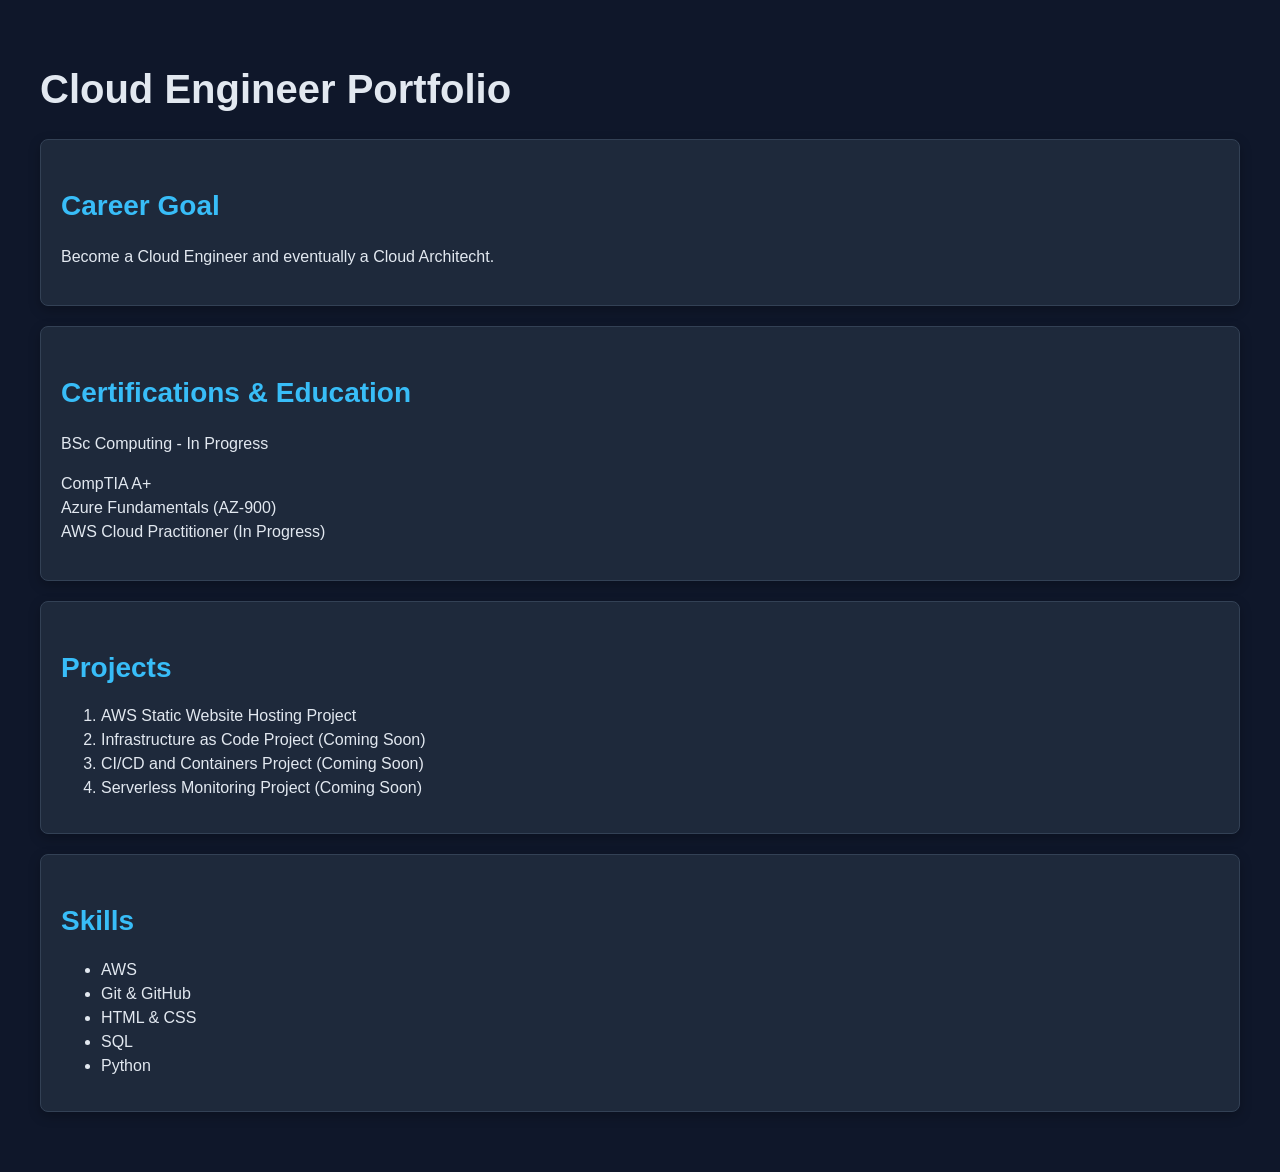
==== index.html @ 80fd8b66 "Complete portfolio documentation and project structure" ====
<!doctype html>
<html lang="en">
  <head>
    <meta charset="UTF-8" />
    <meta name="viewport" content="width=device-width, initial-scale=1.0" />
    <title>Abs | Cloud Engineer Portfolio</title>
    <link rel="stylesheet" href="style.css" />
  </head>
  <body>
    <h1>Cloud Engineer Portfolio</h1>

    <section>
      <h2>Career Goal</h2>
      <p>Become a Cloud Engineer and eventually a Cloud Architecht.</p>
    </section>

    <section>
      <h2>Certifications & Education</h2>

      <p>BSc Computing - In Progress</p>

      <p>
        CompTIA A+ <br />
        Azure Fundamentals (AZ-900) <br />
        AWS Cloud Practitioner (In Progress)
      </p>
    </section>

    <section>
      <h2>Projects</h2>

      <ol>
        <li>AWS Static Website Hosting Project</li>
        <li>Infrastructure as Code Project (Coming Soon)</li>
        <li>CI/CD and Containers Project (Coming Soon)</li>
        <li>Serverless Monitoring Project (Coming Soon)</li>
      </ol>
    </section>

    <section>
      <h2>Skills</h2>

      <ul>
        <li>AWS</li>
        <li>Git & GitHub</li>
        <li>HTML & CSS</li>
        <li>SQL</li>
        <li>Python</li>
      </ul>
    </section>
  </body>
</html>
---- style.css ----
body {
  background-color: #0f172a;
  color: #e2e8f0;
  font-family: Arial, Helvetica, sans-serif;
  padding: 40px;
  max-width: 1200px;
  margin: 0 auto;
}

section {
  background-color: #1e293b;
  padding: 20px;
  margin-bottom: 20px;
  box-shadow: 0 4px 12px rgba(0, 0, 0, 0.25);
  border: 1px solid #334155;
  border-radius: 8px;
}

h1 {
  font-size: 40px;
}
h2 {
  font-size: 28px;
  margin-top: 30px;
  margin-left: 0;
  color: #38bdf8;
}

p {
  line-height: 1.5;
}

li {
  margin-bottom: 6px;
}
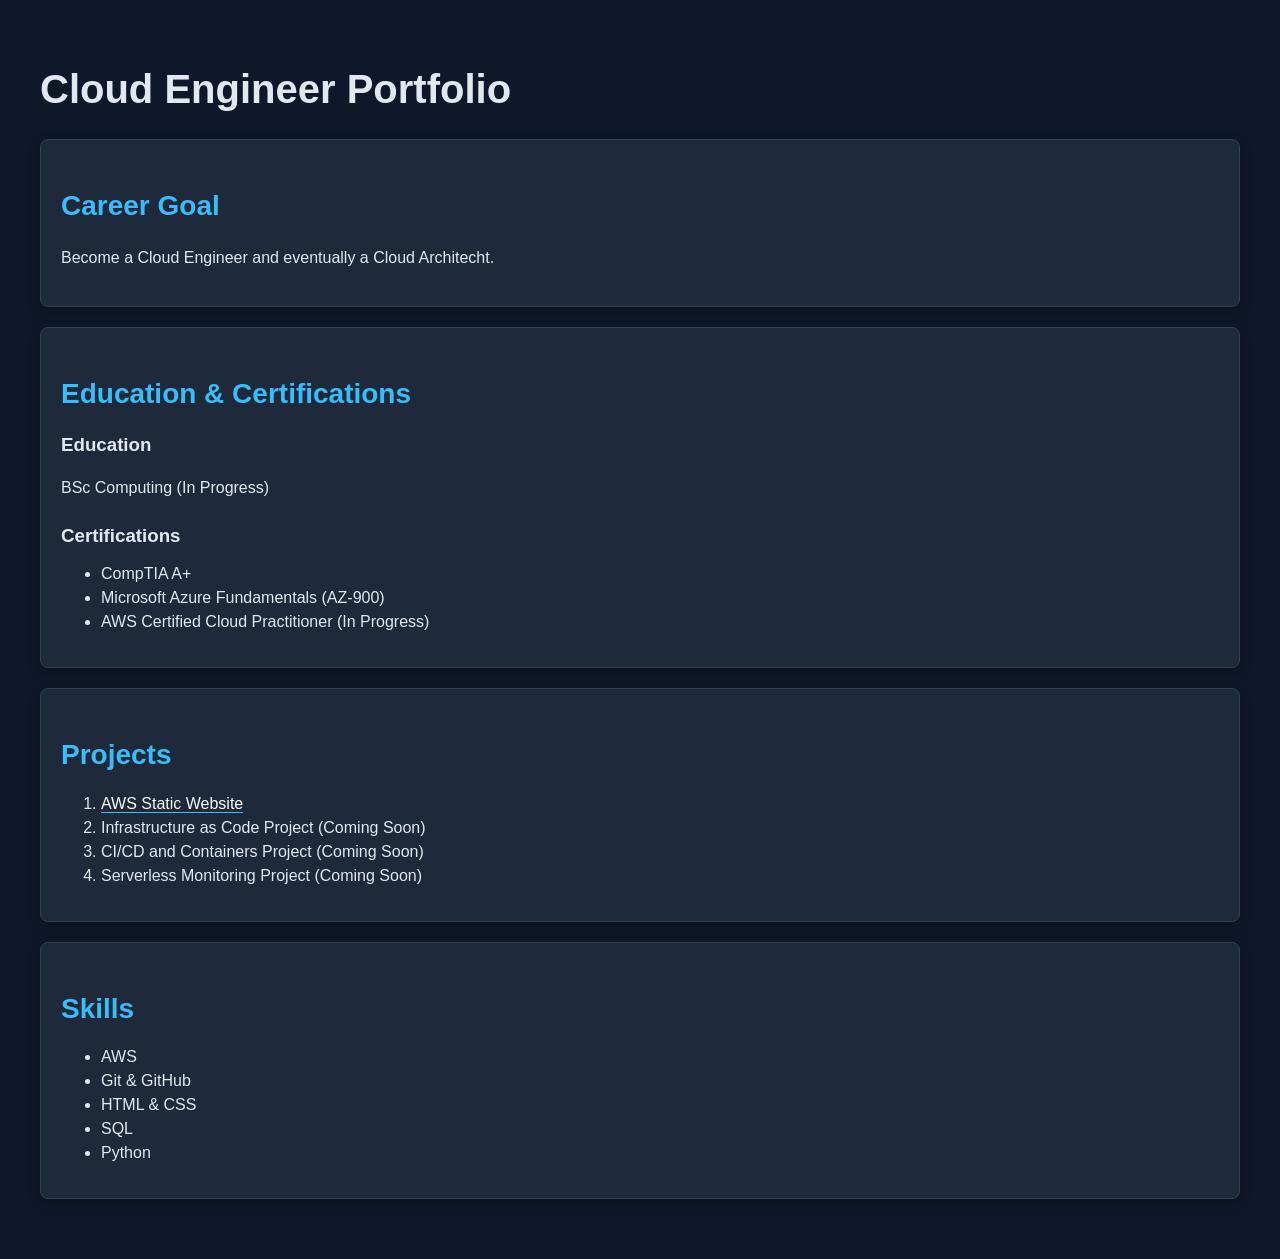
==== commit da01f1c1: "Polish portfolio presentation and project link" ====
--- a/index.html
+++ b/index.html
@@ -15,22 +15,30 @@
     </section>
 
     <section>
-      <h2>Certifications & Education</h2>
+      <h2>Education & Certifications</h2>
 
-      <p>BSc Computing - In Progress</p>
+      <h3>Education</h3>
+      <p>BSc Computing (In Progress)</p>
 
-      <p>
-        CompTIA A+ <br />
-        Azure Fundamentals (AZ-900) <br />
-        AWS Cloud Practitioner (In Progress)
-      </p>
+      <h3>Certifications</h3>
+      <ul>
+        <li>CompTIA A+</li>
+        <li>Microsoft Azure Fundamentals (AZ-900)</li>
+        <li>AWS Certified Cloud Practitioner (In Progress)</li>
+      </ul>
     </section>
 
     <section>
       <h2>Projects</h2>
 
       <ol>
-        <li>AWS Static Website Hosting Project</li>
+        <li>
+          <a
+            href="https://github.com/AbzGitH/aws-static-website-project"
+            target="_blank"
+            >AWS Static Website</a
+          >
+        </li>
         <li>Infrastructure as Code Project (Coming Soon)</li>
         <li>CI/CD and Containers Project (Coming Soon)</li>
         <li>Serverless Monitoring Project (Coming Soon)</li>
--- a/style.css
+++ b/style.css
@@ -33,3 +33,22 @@
 li {
   margin-bottom: 6px;
 }
+
+section p {
+  line-height: 1.6;
+}
+
+section a {
+  color: #ffffff;
+  text-decoration: none;
+  border-bottom: 1px solid #38bdf8;
+  transition: color 0.2s ease;
+}
+
+section a:hover {
+  color: #38bdf8;
+}
+
+section h3 {
+  margin-top: 1.5rem;
+}
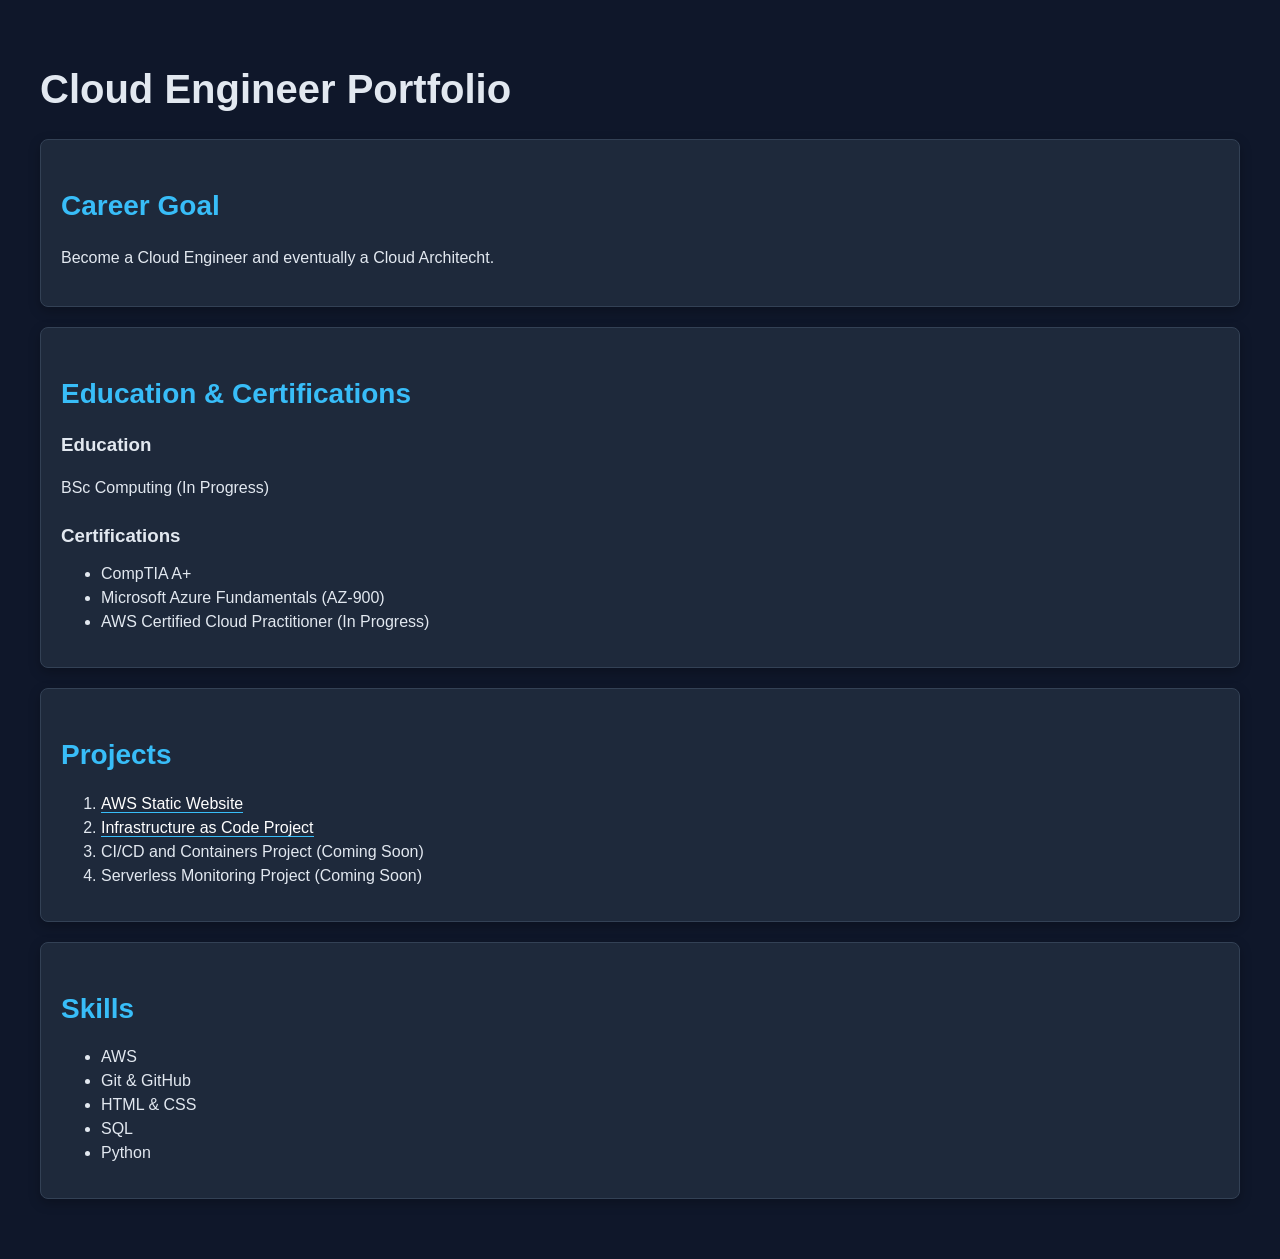
==== commit 7e36a7e6: "Add Infrastructure as Code project to portfolio" ====
--- a/index.html
+++ b/index.html
@@ -36,10 +36,16 @@
           <a
             href="https://github.com/AbzGitH/aws-static-website-project"
             target="_blank"
-            >AWS Static Website</a
-          >
+            >AWS Static Website
+          </a>
         </li>
-        <li>Infrastructure as Code Project (Coming Soon)</li>
+        <li>
+          <a
+            href="https://github.com/AbzGitH/aws-iac-terraform-project"
+            target="_blank"
+            >Infrastructure as Code Project
+          </a>
+        </li>
         <li>CI/CD and Containers Project (Coming Soon)</li>
         <li>Serverless Monitoring Project (Coming Soon)</li>
       </ol>
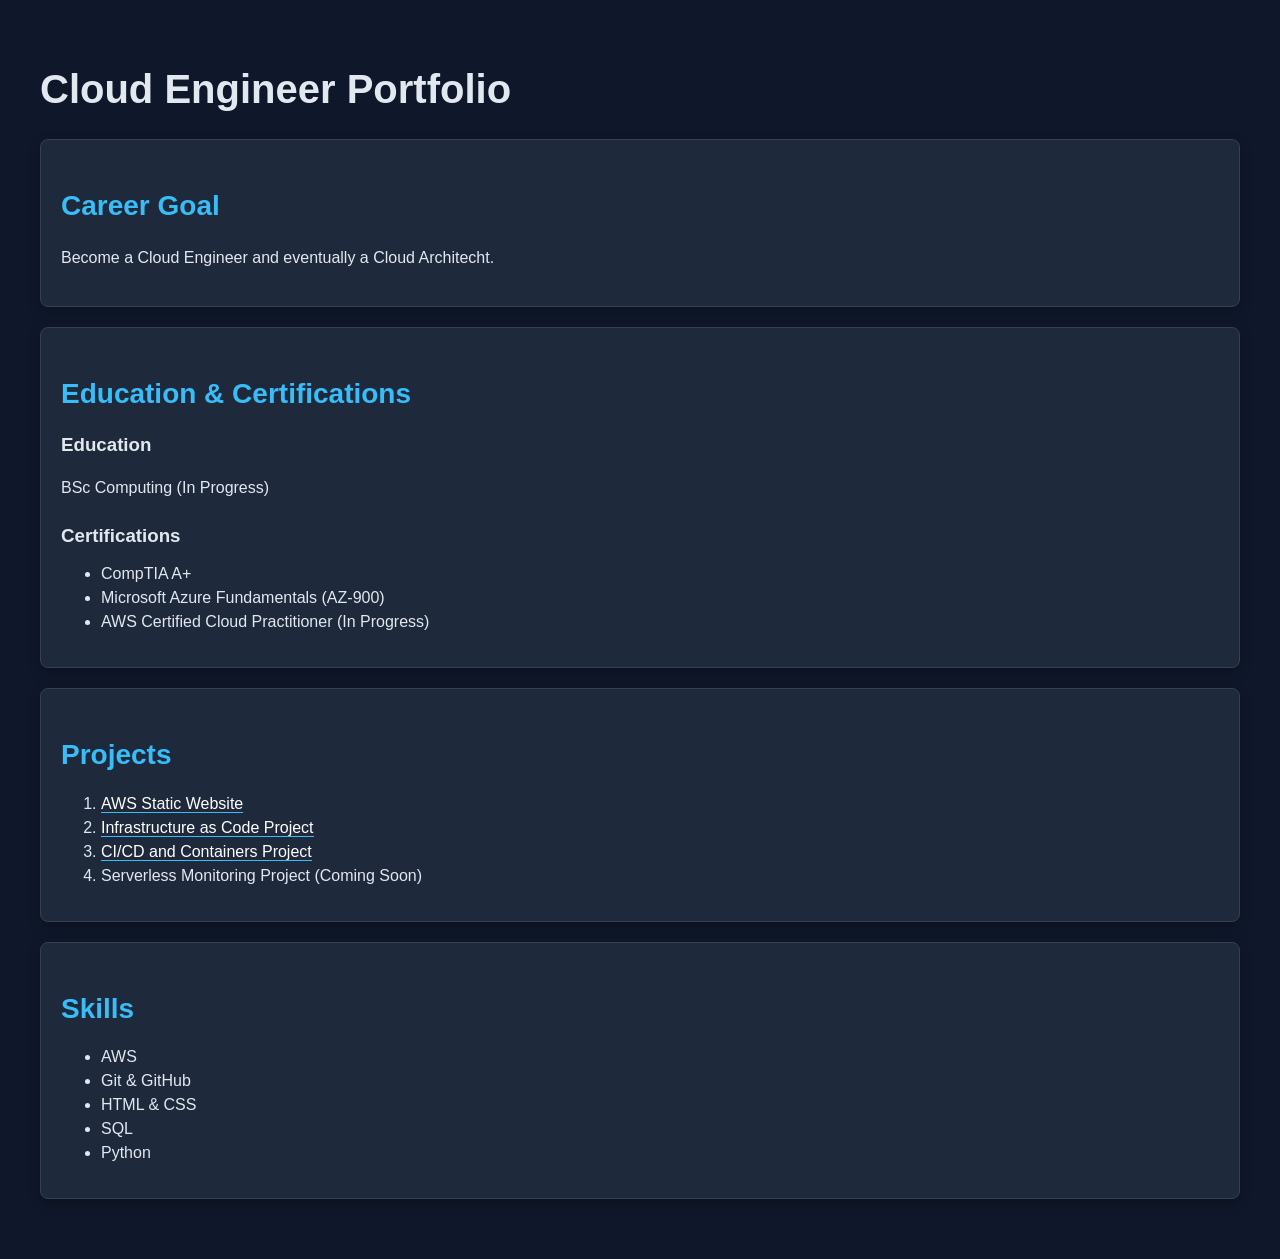
==== commit 4439a4a6: "Add CI/CD containers portfolio link" ====
--- a/index.html
+++ b/index.html
@@ -46,7 +46,15 @@
             >Infrastructure as Code Project
           </a>
         </li>
-        <li>CI/CD and Containers Project (Coming Soon)</li>
+
+        <li>
+          <a
+            href="https://github.com/AbzGitH/aws-cicd-containers-project"
+            target="_blank"
+          >
+            CI/CD and Containers Project
+          </a>
+        </li>
         <li>Serverless Monitoring Project (Coming Soon)</li>
       </ol>
     </section>
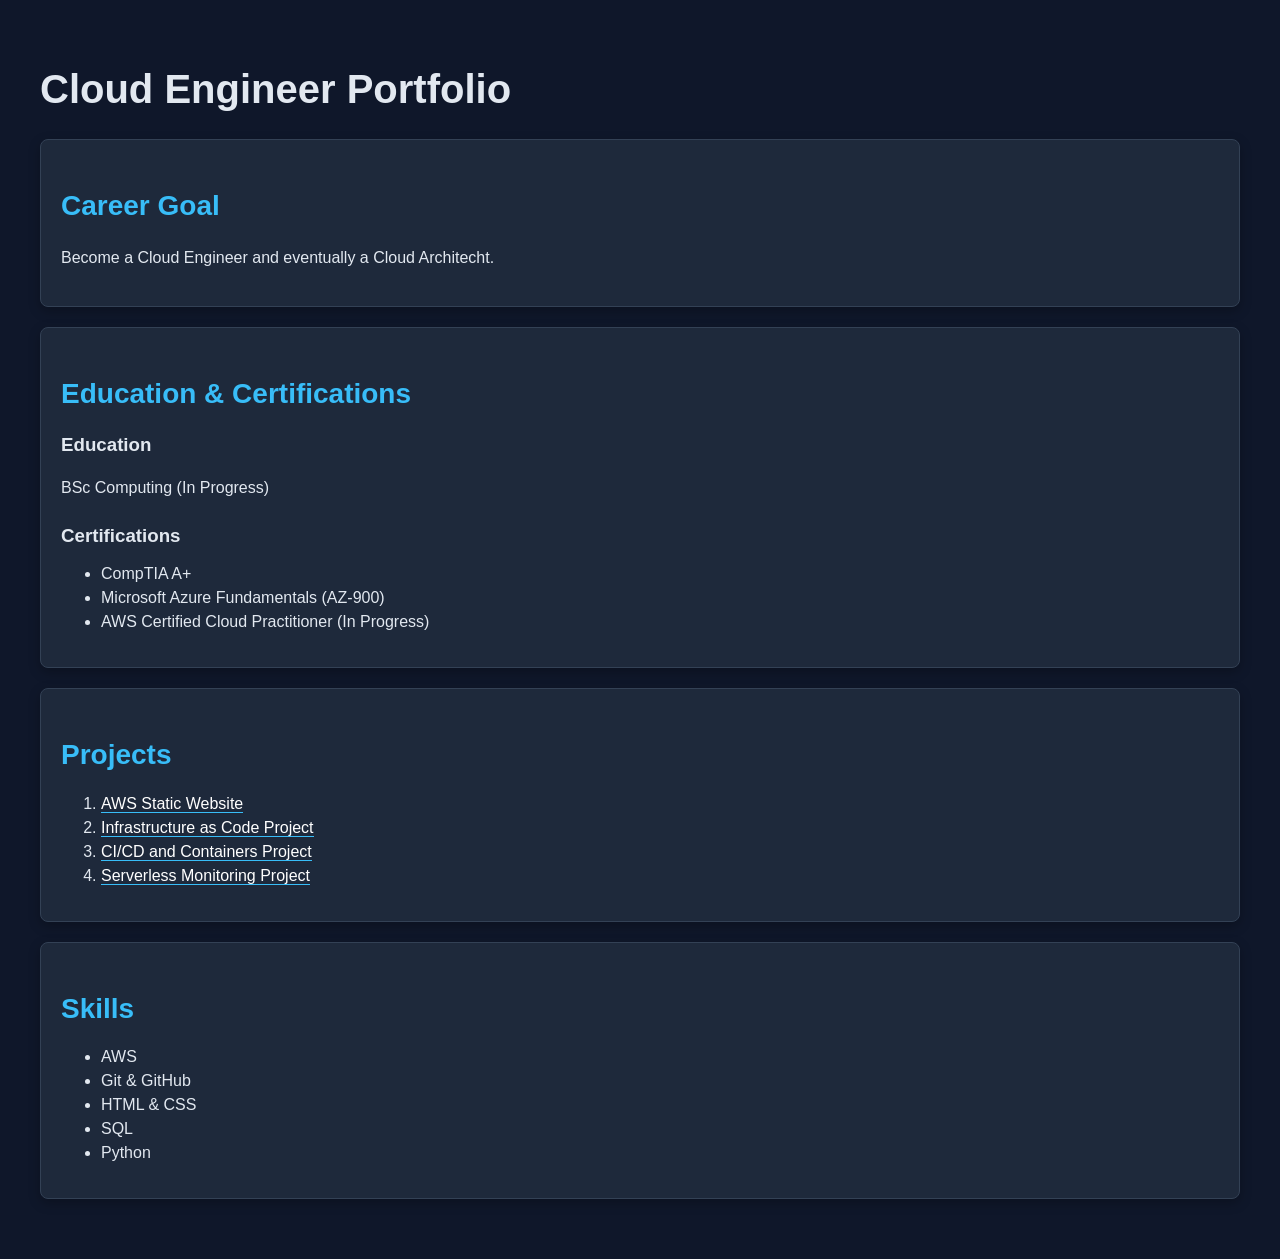
==== commit 85cbdde4: "Publish serverless monitoring project on portfolio" ====
--- a/index.html
+++ b/index.html
@@ -55,7 +55,12 @@
             CI/CD and Containers Project
           </a>
         </li>
-        <li>Serverless Monitoring Project (Coming Soon)</li>
+        <li>
+  <a
+    href="https://github.com/AbzGitH/AWS-Serverless-Monitoring"
+    target="_blank"
+  >Serverless Monitoring Project</a>
+</li>
       </ol>
     </section>
 
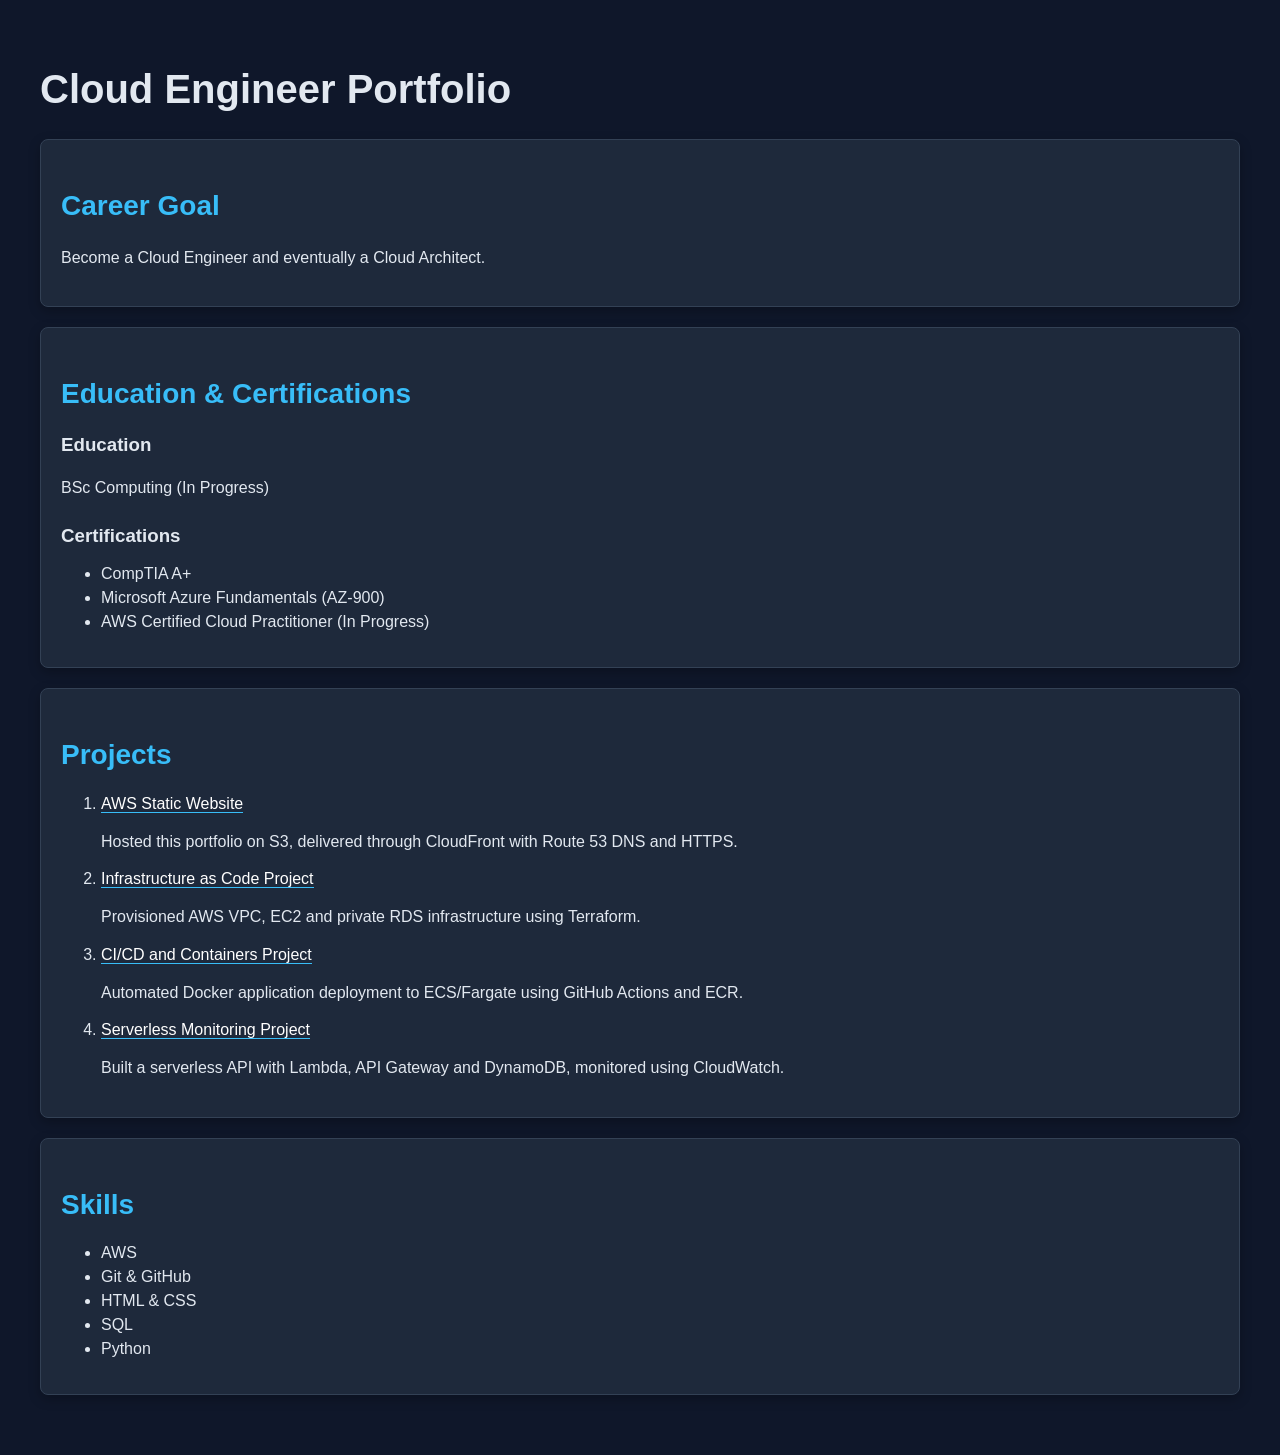
==== commit b8bd70e6: "docs: improve portfolio content and deployment guide" ====
--- a/index.html
+++ b/index.html
@@ -11,7 +11,7 @@
 
     <section>
       <h2>Career Goal</h2>
-      <p>Become a Cloud Engineer and eventually a Cloud Architecht.</p>
+      <p>Become a Cloud Engineer and eventually a Cloud Architect.</p>
     </section>
 
     <section>
@@ -38,6 +38,7 @@
             target="_blank"
             >AWS Static Website
           </a>
+        <p>Hosted this portfolio on S3, delivered through CloudFront with Route 53 DNS and HTTPS.</p>
         </li>
         <li>
           <a
@@ -45,6 +46,7 @@
             target="_blank"
             >Infrastructure as Code Project
           </a>
+        <p>Provisioned AWS VPC, EC2 and private RDS infrastructure using Terraform.</p>
         </li>
 
         <li>
@@ -54,12 +56,14 @@
           >
             CI/CD and Containers Project
           </a>
+        <p>Automated Docker application deployment to ECS/Fargate using GitHub Actions and ECR.</p>
         </li>
         <li>
   <a
     href="https://github.com/AbzGitH/AWS-Serverless-Monitoring"
     target="_blank"
   >Serverless Monitoring Project</a>
+        <p>Built a serverless API with Lambda, API Gateway and DynamoDB, monitored using CloudWatch.</p>
 </li>
       </ol>
     </section>
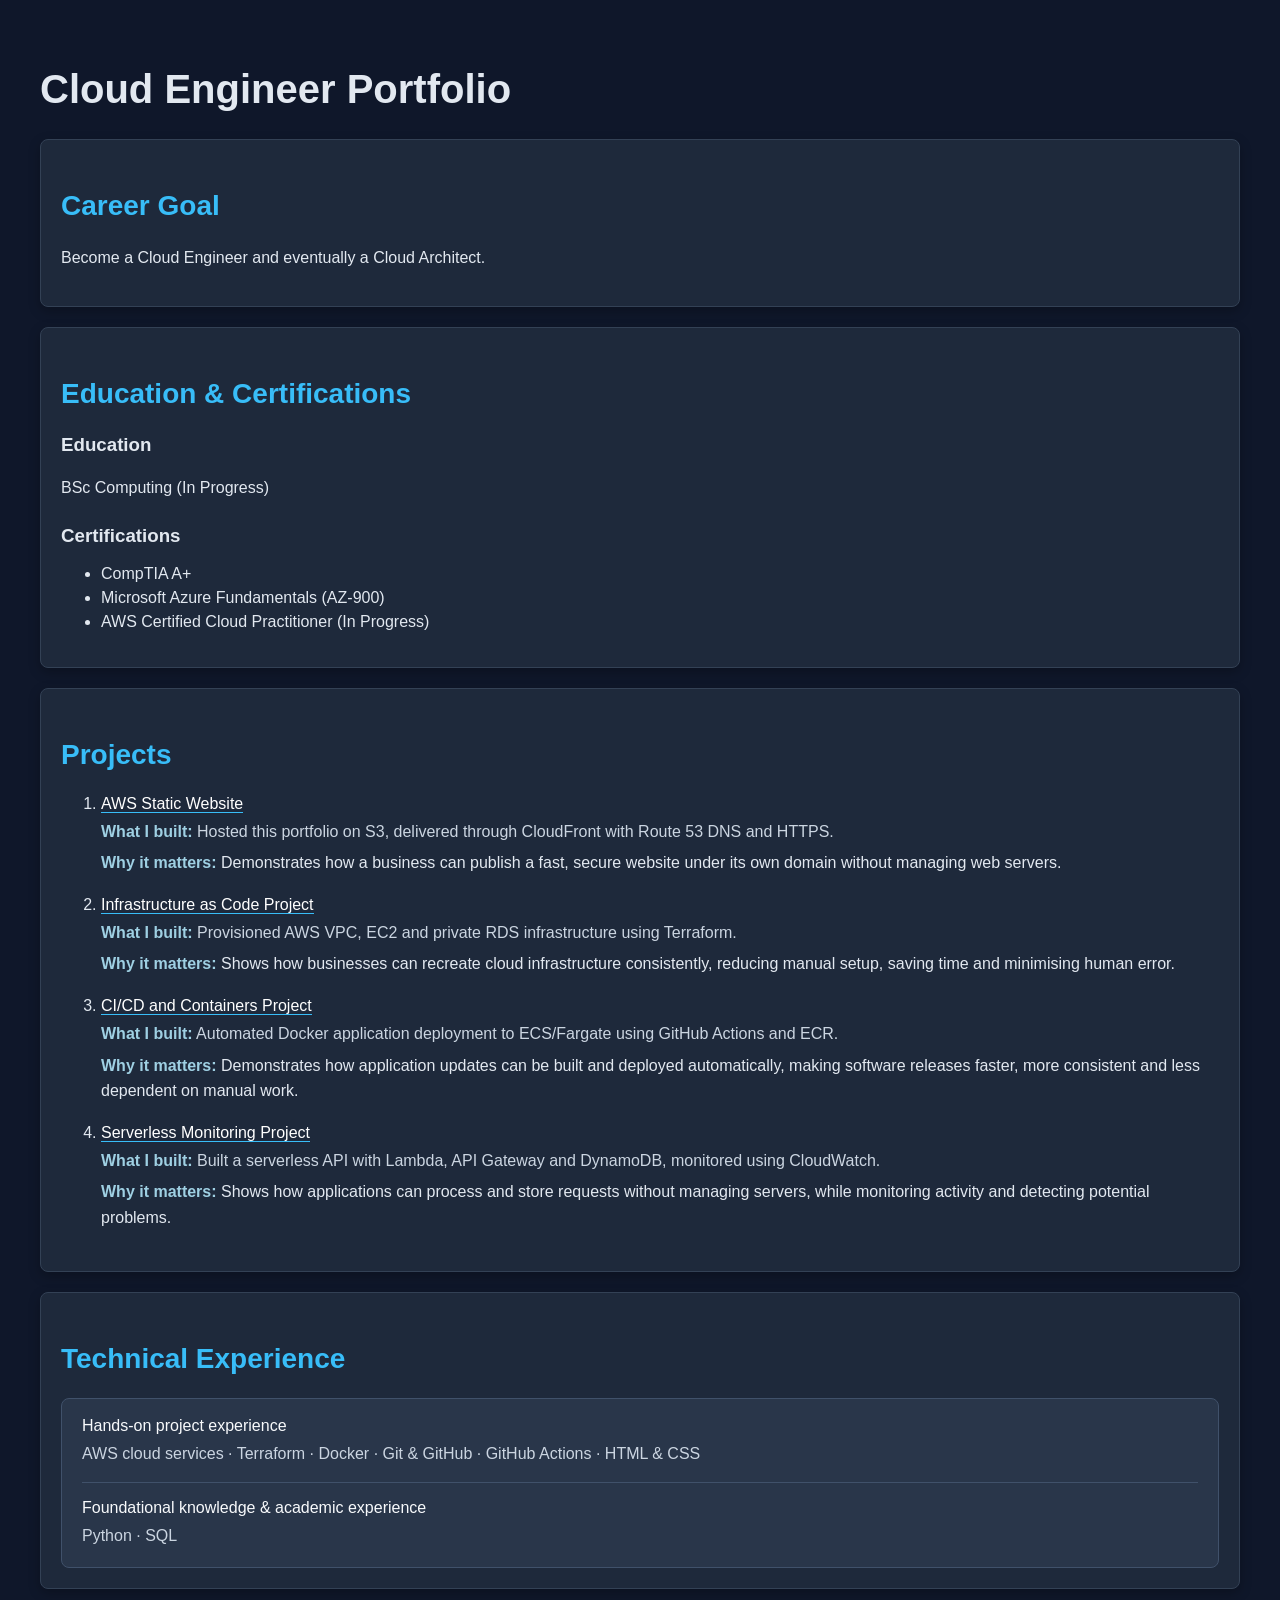
==== commit 17c4fc0b: "feat: refine portfolio presentation and responsive layout" ====
--- a/index.html
+++ b/index.html
@@ -28,7 +28,7 @@
       </ul>
     </section>
 
-    <section>
+    <section class="projects-section">
       <h2>Projects</h2>
 
       <ol>
@@ -38,7 +38,8 @@
             target="_blank"
             >AWS Static Website
           </a>
-        <p>Hosted this portfolio on S3, delivered through CloudFront with Route 53 DNS and HTTPS.</p>
+        <p><strong>What I built:</strong> Hosted this portfolio on S3, delivered through CloudFront with Route 53 DNS and HTTPS.</p>
+        <p><strong>Why it matters:</strong> Demonstrates how a business can publish a fast, secure website under its own domain without managing web servers.</p>
         </li>
         <li>
           <a
@@ -46,7 +47,8 @@
             target="_blank"
             >Infrastructure as Code Project
           </a>
-        <p>Provisioned AWS VPC, EC2 and private RDS infrastructure using Terraform.</p>
+        <p><strong>What I built:</strong> Provisioned AWS VPC, EC2 and private RDS infrastructure using Terraform.</p>
+        <p><strong>Why it matters:</strong> Shows how businesses can recreate cloud infrastructure consistently, reducing manual setup, saving time and minimising human error.</p>
         </li>
 
         <li>
@@ -56,28 +58,32 @@
           >
             CI/CD and Containers Project
           </a>
-        <p>Automated Docker application deployment to ECS/Fargate using GitHub Actions and ECR.</p>
+        <p><strong>What I built:</strong> Automated Docker application deployment to ECS/Fargate using GitHub Actions and ECR.</p>
+        <p><strong>Why it matters:</strong> Demonstrates how application updates can be built and deployed automatically, making software releases faster, more consistent and less dependent on manual work.</p>
         </li>
         <li>
   <a
     href="https://github.com/AbzGitH/AWS-Serverless-Monitoring"
     target="_blank"
   >Serverless Monitoring Project</a>
-        <p>Built a serverless API with Lambda, API Gateway and DynamoDB, monitored using CloudWatch.</p>
+        <p><strong>What I built:</strong> Built a serverless API with Lambda, API Gateway and DynamoDB, monitored using CloudWatch.</p>
+        <p><strong>Why it matters:</strong> Shows how applications can process and store requests without managing servers, while monitoring activity and detecting potential problems.</p>
 </li>
       </ol>
     </section>
 
-    <section>
-      <h2>Skills</h2>
-
-      <ul>
-        <li>AWS</li>
-        <li>Git & GitHub</li>
-        <li>HTML & CSS</li>
-        <li>SQL</li>
-        <li>Python</li>
-      </ul>
-    </section>
+    <section class="experience-section">
+    <h2>Technical Experience</h2>
+    <div class="experience-panel">
+      <div class="experience-group">
+        <h3>Hands-on project experience</h3>
+        <p>AWS cloud services · Terraform · Docker · Git &amp; GitHub · GitHub Actions · HTML &amp; CSS</p>
+      </div>
+      <div class="experience-group">
+        <h3>Foundational knowledge &amp; academic experience</h3>
+        <p>Python · SQL</p>
+      </div>
+    </div>
+  </section>
   </body>
 </html>
--- a/style.css
+++ b/style.css
@@ -52,3 +52,89 @@
 section h3 {
   margin-top: 1.5rem;
 }
+
+/* Portfolio project descriptions */
+.projects-section ol > li {
+    margin-bottom: 20px;
+}
+.projects-section li > p {
+    margin: 6px 0;
+}
+.projects-section li > p:first-of-type {
+    color: #cbd5e1;
+}
+.projects-section li > p:last-of-type {
+    color: #e2e8f0;
+}
+.projects-section li > p strong {
+    color: #9fd0e3;
+    font-weight: 600;
+}
+
+/* Technical experience */
+.experience-panel {
+    background-color: #29364a;
+    border: 1px solid #40516a;
+    border-radius: 8px;
+    padding: 18px 20px;
+}
+.experience-group h3 {
+    color: #f8fafc;
+    font-size: 16px;
+    font-weight: 400;
+    margin: 0 0 6px;
+}
+.experience-group p {
+    color: #cbd5e1;
+    font-weight: 400;
+    margin: 0;
+    line-height: 1.6;
+}
+.experience-group + .experience-group {
+    border-top: 1px solid #40516a;
+    margin-top: 16px;
+    padding-top: 16px;
+}
+
+
+/* Tablet responsiveness */
+@media (max-width: 768px) {
+    body {
+        padding: 20px;
+    }
+
+    section {
+        padding: 18px;
+    }
+}
+
+/* Mobile responsiveness */
+@media (max-width: 480px) {
+    body {
+        padding: 12px;
+    }
+
+    section {
+        padding: 16px;
+    }
+
+    h1 {
+        font-size: 32px;
+    }
+
+    h2 {
+        font-size: 24px;
+    }
+
+    .projects-section ol {
+        padding-left: 22px;
+    }
+
+    .experience-panel {
+        padding: 14px;
+    }
+
+    .experience-group p {
+        overflow-wrap: anywhere;
+    }
+}
